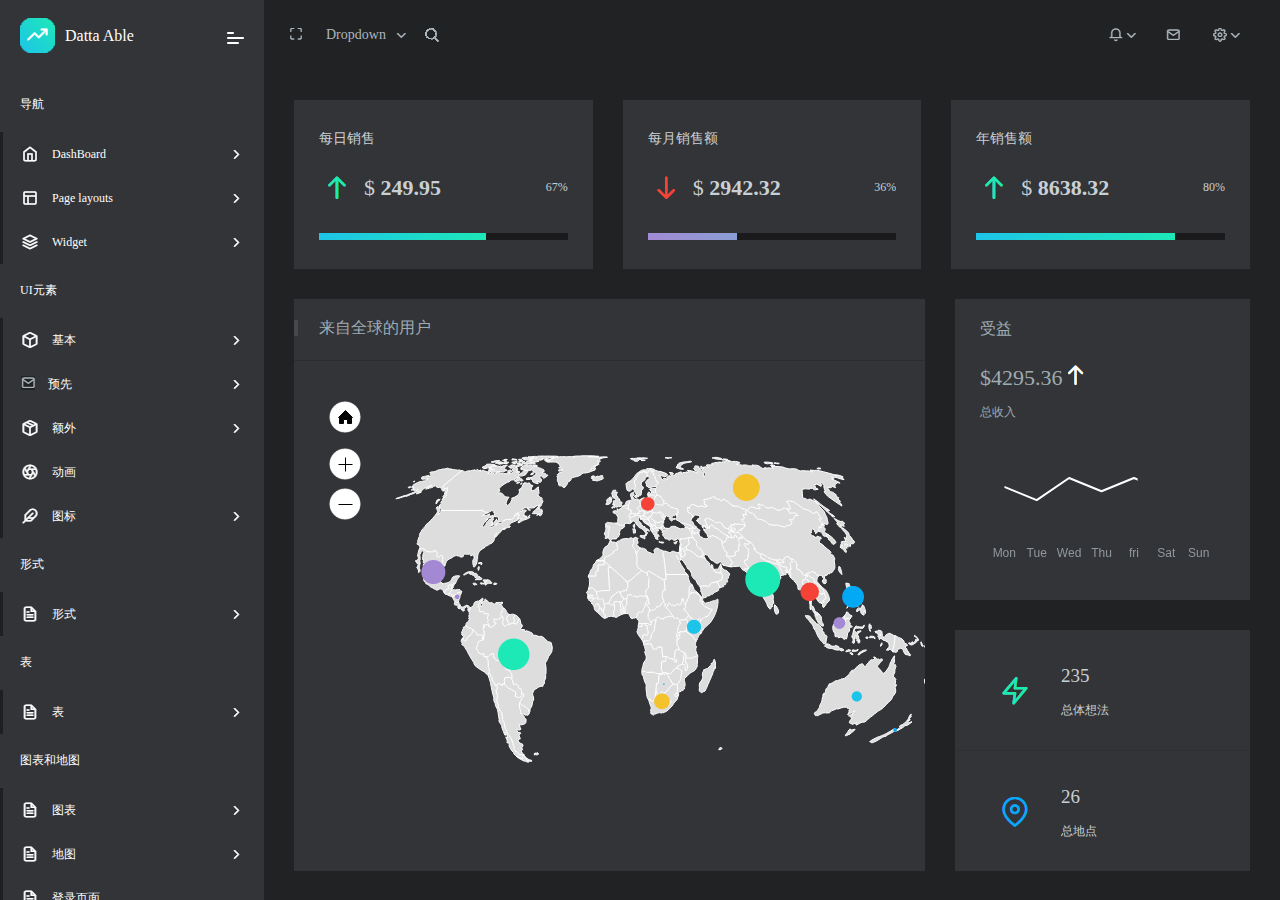
==== index.html @ 3bbef537 "Datta-Able响应式后台 v1.0.0" ====
<!DOCTYPE html>
<html lang="en">
<head>
    <meta charset="UTF-8">
    <meta name="viewport" content="width=device-width, initial-scale=1.0">
    <meta http-equiv="X-UA-Compatible" content="ie=edge">
    <title>Datta Able-index</title>
    <link rel="stylesheet" href="css/public.css" />
    <link rel="stylesheet" href="css/index.css" />
    <!-- <link rel="stylesheet" href="css/jquery-jvectormap.css"> -->
</head>
<body>
    <!-- nav -->
    <div class="mainLeft"></div>
    <div class="nav">
        <div class="logo">
            <img src="imgs/index/logo.png" alt="">
            <h2>Datta Able</h2>
            <a href="javascript:;" id="moreNav"></a>
        </div>
        <div class="navMain">
            <ul class="nav-lists">
                <h2 class="title-nav">导航</h2>
                <!-- DashBoard -->
                <li class="nav-list-li">
                    <img src="imgs/index/ybp.png" alt="">
                    <h2>DashBoard</h2>
                    <a href="javascript:;"></a>
                </li>
                <ul class="nav-list-ul">
                    <li class="default-li">Default</li>
                    <li>Ecommerce</li>
                    <li>CRM</li>
                    <li>Analytics</li>
                    <li>Crypto</li>
                    <li>Project</li>
                </ul>
                <!-- Page layouts -->
                <li class="nav-list-li">
                    <img src="imgs/index/ymbj.png" alt="">
                    <h2>Page layouts</h2>
                    <a href="javascript:;"></a>
                </li>
                <ul class="nav-list-ul">
                    <li>Vertical</li>
                    <li>Horizontal</li>
                    <li>Box layout</li>
                    <li>RTL</li>
                    <li>Light layout</li>
                    <li>Dark layout</li>
                    <li>Color icon</li>
                </ul>
                <!-- Widget -->
                <li class="nav-list-li">
                    <img src="imgs/index/xgj.png" alt="">
                    <h2>Widget</h2>
                    <a href="javascript:;"></a>
                </li>
                <ul class="nav-list-ul">
                    <li>Statistic</li>
                    <li>Data</li>
                    <li>Table</li>
                    <li>User</li>
                    <li>Chart</li>
                </ul>
            </ul>
            <ul class="nav-lists">
                <h2 class="title-nav">UI元素</h2>
                <!-- 基本 -->
                <li class="nav-list-li">
                    <img src="imgs/index/jb.png" alt="">
                    <h2>基本</h2>
                    <a href="javascript:;"></a>
                </li>
                <ul class="nav-list-ul">
                    <li>警报</li>
                    <li>按键</li>
                    <li>徽章</li>
                    <li>牌子</li>
                    <li>进展</li>
                    <li>其他</li>
                </ul>
                <!-- 预先 -->
                <li class="nav-list-li">
                    <img src="imgs/index/yx.png" alt="">
                    <h2>预先</h2>
                    <a href="javascript:;"></a>
                </li>
                <ul class="nav-list-ul">
                    <li>日期选择器</li>
                    <li>Gridstack</li>
                    <li>灯箱</li>
                    <li>语气</li>
                    <li>通知</li>
                    <li>嵌套</li>
                    <li>Pnotify</li>
                    <li>评分</li>
                    <li>Rangeslider</li>
                    <li>滑块</li>
                    <li>荧光笔</li>
                    <li>游览</li>
                    <li>树状图</li>
                    <li>工具栏</li>
                </ul>
                <!-- 额外 -->
                <li class="nav-list-li">
                    <img src="imgs/index/ew.png" alt="">
                    <h2>额外</h2>
                    <a href="javascript:;"></a>
                </li>
                <ul class="nav-list-ul">
                    <li>会话超时</li>
                    <li>会话空闲时</li>
                    <li>离线</li>
                </ul>
                <!-- 动画 -->
                <li class="nav-list-li">
                    <img src="imgs/index/dh.png" />
                    <h2>动画</h2>
                </li>
                <!-- 图标 -->
                <li class="nav-list-li">
                    <img src="imgs/index/tb.png" />
                    <h2>图标</h2>
                    <a href="javascript:;"></a>
                </li>
                <ul class="nav-list-ul">
                    <li>羽毛</li>
                    <li>字体</li>
                    <li>旗</li>
                    <li>材料</li>
                    <li>简单的线条</li>
                    <li>Themify</li>
                </ul>
            </ul>
            <ul class="nav-lists">
                <h2 class="title-nav">形式</h2>
                <!-- 形式 -->
                <li class="nav-list-li">
                    <img src="imgs/index/xs.png" />
                    <h2>形式</h2>
                    <a href="javascript:;"></a>
                </li>
                <ul class="nav-list-ul">
                    <li>表单元素</li>
                    <li>形式提前</li>
                    <li>表格验证</li>
                    <li>形式掩盖</li>
                    <li>表单向导</li>
                    <li>表格选择器</li>
                    <li>表格选择</li>
                </ul>
            </ul>
            <ul class="nav-lists">
                <h2 class="title-nav">表</h2>
                <!-- 表 -->
                <li class="nav-list-li">
                    <img src="imgs/index/xs.png" />
                    <h2>表</h2>
                    <a href="javascript:;"></a>
                </li>
                <ul class="nav-list-ul">
                    <li>引导</li>
                    <li>数据库</li>
                    <li>Foo表</li>
                </ul>
            </ul>
            <ul class="nav-lists">
                <h2 class="title-nav">图表和地图</h2>
                <!-- 图表 -->
                <li class="nav-list-li">
                    <img src="imgs/index/xs.png" />
                    <h2>图表</h2>
                    <a href="javascript:;"></a>
                </li>
                <ul class="nav-list-ul">
                    <li>amChart4</li>
                    <li>图表js</li>
                    <li>Echart</li>
                    <li>谷歌</li>
                    <li>Highchart</li>
                    <li>把手</li>
                    <li>莫里斯</li>
                    <li>Nvd3</li>
                    <li>Peity</li>
                    <li>径向</li>
                </ul>
                <!-- 地图 -->
                <li class="nav-list-li">
                    <img src="imgs/index/xs.png" />
                    <h2>地图</h2>
                    <a href="javascript:;"></a>
                </li>
                <ul class="nav-list-ul">
                    <li>谷歌</li>
                    <li>向量</li>
                    <li>Gmap搜索API</li>
                    <li>地点</li>
                </ul>
                <!-- 登录页面 -->
                <li class="nav-list-li">
                    <img src="imgs/index/xs.png" />
                    <h2>登录页面</h2>
                </li>
            </ul>
            <ul class="nav-lists">
                <h2 class="title-nav">网页</h2>
                <!-- 认证 -->
                <li class="nav-list-li">
                    <img src="imgs/index/xs.png" />
                    <h2>认证</h2>
                    <a href="javascript:;"></a>
                </li>
                <ul class="nav-list-ul">
                    <li>注册</li>
                    <li>登入</li>
                    <li>重设密码</li>
                    <li>更改密码</li>
                    <li>个人信息</li>
                    <li>档案设置</li>
                    <li>地图表格</li>
                    <li>订阅</li>
                </ul>
                <!-- 保养 -->
                <li class="nav-list-li">
                    <img src="imgs/index/xs.png" />
                    <h2>保养</h2>
                    <a href="javascript:;"></a>
                </li>
                <ul class="nav-list-ul">
                    <li>错误</li>
                    <li>很快就来了</li>
                    <li>离线UI</li>
                </ul>
            </ul>
            <ul class="nav-lists">
                <h2 class="title-nav">应用</h2>
                <!-- 信息 -->
                <li class="nav-list-li">
                    <img src="imgs/index/xs.png" />
                    <h2>信息</h2>
                </li>
                <!-- 任务 -->
                <li class="nav-list-li">
                    <img src="imgs/index/xs.png" />
                    <h2>任务</h2>
                    <a href="javascript:;"></a>
                </li>
                <ul class="nav-list-ul">
                    <li>名单</li>
                    <li>板</li>
                    <li>详情</li>
                </ul>
                <!-- 去做 -->
                <li class="nav-list-li">
                    <img src="imgs/index/xs.png" />
                    <h2>去做</h2>
                    <a href="javascript:;"></a>
                </li>
                <ul class="nav-list-ul">
                    <li>去做</li>
                    <li>笔记</li>
                </ul>
                <!-- 画廊 -->
                <li class="nav-list-li">
                    <img src="imgs/index/xs.png" />
                    <h2>画廊</h2>
                    <a href="javascript:;"></a>
                </li>
                <ul class="nav-list-ul">
                    <li>格</li>
                    <li>石工</li>
                    <li>预先</li>
                </ul>
            </ul>
            <ul class="nav-lists">
                <h2 class="title-nav">延期</h2>
                <!-- 编辑 -->
                <li class="nav-list-li">
                    <img src="imgs/index/xs.png" />
                    <h2>编辑</h2>
                    <a href="javascript:;"></a>
                </li>
                <ul class="nav-list-ul">
                    <li>CK编辑</li>
                    <li>Tinymce编辑</li>
                </ul>
                <!-- 发票 -->
                <li class="nav-list-li">
                    <img src="imgs/index/xs.png" />
                    <h2>发票</h2>
                    <a href="javascript:;"></a>
                </li>
                <ul class="nav-list-ul">
                    <li>发票</li>
                    <li>发票摘要</li>
                    <li>发票清单</li>
                </ul>
                <!-- 完整日历 -->
                <li class="nav-list-li">
                    <img src="imgs/index/xs.png" />
                    <h2>完整日历</h2>
                </li>
                <!-- 上传文件 -->
                <li class="nav-list-li">
                    <img src="imgs/index/xs.png" />
                    <h2>上传文件</h2>
                </li>
            </ul>
            <ul class="nav-lists">
                <h2 class="title-nav">其他</h2>
                <!-- 菜单级别 -->
                <li class="nav-list-li">
                    <img src="imgs/index/xs.png" />
                    <h2>菜单级别</h2>
                    <a href="javascript:;"></a>
                </li>
                <ul class="nav-list-ul">
                    <li>菜单级别2.1</li>
                    <li>菜单级别2.</li>
                </ul>
                <!-- 禁用菜单 -->
                <li class="nav-list-li">
                    <img src="imgs/index/xs.png" />
                    <h2>禁用菜单</h2>
                </li>
                <!-- 样本页面 -->
                <li class="nav-list-li">
                    <img src="imgs/index/xs.png" />
                    <h2>样本页面</h2>
                </li>
            </ul>
            <ul class="nav-lists">
                <h2 class="title-nav">支持</h2>
                <!-- 文档 -->
                <li class="nav-list-li">
                    <img src="imgs/index/xs.png" />
                    <h2>文档</h2>
                </li>
                <!-- 需要支持？ -->
                <li class="nav-list-li">
                    <img src="imgs/index/xs.png" />
                    <h2>需要支持？</h2>
                </li>
            </ul>
        </div>
    </div>
    
    <!-- content -->
    <div class="main">
        <!-- mainHeader -->
        <div class="mainHeader">
            <div class="mainHeaderLeft">
                <!-- fullScreen -->
                <a href="javascript:;" id="fullScreen"></a>
                <!-- select -->
                <div class="selectBox">
                    <b class="seTxtb">Dropdown</b>
                    <img src="imgs/index/selectBottom.png" alt="">
                    <!-- selectBoxDetail -->
                    <div class="selectBoxDetail">
                        <img src="imgs/index/informtop.png" class="selectBoxScTop" />
                        <ul>
                            <li>Action</li>
                            <li>Another action</li>
                            <li>Something else here</li>
                        </ul>
                    </div>
                </div>

                
                <!-- seek -->
                <a href="javascript:;" class="seek"></a>
                <div class="inputSeek">
                    <input type="text" placeholder="Search..."/>
                    <a href="javascript:;" class="closeSeek"></a>
                    <a href="javascript:;" class="btnSeek">
                        <img src="imgs/index/seek2.png" alt="">
                    </a>
                </div>
            </div>
            <!-- rightConfig -->
            <div class="rightConfig">
                <a href="javascript:;" class="tz">
                    <img src="imgs/index/ld.png" class="iconA" alt="">
                    <img src="imgs/index/selectBottom.png" class="btnX" alt="">
                </a>
                <!-- 新消息提示 -->
                <div class="newsInfo">
                    <img src="imgs/index/informtop.png" class="informtop" />
                    <div class="infoTit">
                        <span>通知</span>
                        <a href="javascript:;">标记为已阅读</a>
                        <a href="javascript:;">通知所有</a>
                    </div>
                    <ul>
                        <h2>新消息</h2>
                        <li>
                            <img src="imgs/index/touxiang.png" />
                            <div class="infoinform">
                                <h5>约翰·多伊</h5>
                                <h4>新票已经添加</h4>
                            </div>
                            <div class="timeInfo">
                                <img src="imgs/index/time.png" class="timeIco" />
                                <span>30分钟</span>
                            </div>
                        </li>
                        <h2>早期</h2>
                        <li>
                            <img src="imgs/index/touxiang.png" />
                            <div class="infoinform">
                                <h5>约翰·威廉</h5>
                                <h4>购买新主题并付款</h4>
                            </div>
                            <div class="timeInfo">
                                <img src="imgs/index/time.png" class="timeIco" />
                                <span>30分钟</span>
                            </div>
                        </li>
                        <li>
                            <img src="imgs/index/touxiang.png" />
                            <div class="infoinform">
                                <h5>约翰·多伊</h5>
                                <h4>目前正在登陆</h4>
                            </div>
                            <div class="timeInfo">
                                <img src="imgs/index/time.png" class="timeIco" />
                                <span>30分钟</span>
                            </div>
                        </li>
                    </ul>
                    <div class="showAll">
                        <a href="javascript:;">显示所有</a>
                    </div>
                </div>

                <a href="javascript:;" class="headMag">
                    <img src="imgs/index/yx.png" class="iconA" alt="">
                </a>

                <!-- 聊天室 -->
                <div class="chatBox">
                    <!-- 聊天关闭控件 -->
                    <a href="javascript:;" class="ChatControls"></a>
                    <!-- 搜索好友 -->
                    <div class="seekChat">
                        <input type="text" id="seekChat" placeholder="搜索好友">
                    </div>
                    <ul class="chatMain">
                        <li>
                            <img src="imgs/index/tx1.png" class="chatImg" />
                            <div class="chatLi">
                                <h2>Aris</h2>
                                <h3>正在输入...</h3>
                            </div>
                            <span>3</span>
                        </li>
                        <li>
                            <img src="imgs/index/tx2.png" class="chatImg" />
                            <div class="chatLi">
                                <h2>Fate</h2>
                                <h3>在线</h3>
                            </div>
                            <span>5</span>
                        </li>
                        <li>
                            <img src="imgs/index/tx1.png" class="chatImg" />
                            <div class="chatLi">
                                <h2>王军</h2>
                                <h3>在线</h3>
                            </div>
                            <span>4</span>
                        </li>
                        <li>
                            <img src="imgs/index/tx1.png" class="chatImg" />
                            <div class="chatLi">
                                <h2>张楚楚</h2>
                                <h3 class="off-line">离线</h3>
                            </div>
                            <span>2</span>
                        </li>
                        <li>
                            <img src="imgs/index/tx1.png" class="chatImg" />
                            <div class="chatLi">
                                <h2>马佳瑞</h2>
                                <h3 class="do-Not">请勿打扰</h3>
                            </div>
                            <span>1</span>
                        </li>
                        <li>
                            <img src="imgs/index/tx1.png" class="chatImg" />
                            <div class="chatLi">
                                <h2>冯纪恩</h2>
                                <h3>正在输入...</h3>
                            </div>
                            <span>6</span>
                        </li>
                        <li>
                            <img src="imgs/index/tx2.png" class="chatImg" />
                            <div class="chatLi">
                                <h2>董锦锦</h2>
                                <h3>在线</h3>
                            </div>
                            <span>3</span>
                        </li>
                        <li>
                            <img src="imgs/index/tx1.png" class="chatImg" />
                            <div class="chatLi">
                                <h2>小白</h2>
                                <h3>在线</h3>
                            </div>
                            <span>3</span>
                        </li>
                        <li>
                            <img src="imgs/index/tx1.png" class="chatImg" />
                            <div class="chatLi">
                                <h2>欢欢童鞋</h2>
                                <h3 class="off-line">离线</h3>
                            </div>
                            <span>3</span>
                        </li>
                        <li>
                            <img src="imgs/index/tx1.png" class="chatImg" />
                            <div class="chatLi">
                                <h2>胡凯凯</h2>
                                <h3 class="do-Not">请勿打扰</h3>
                            </div>
                            <span>3</span>
                        </li>
                        <li>
                            <img src="imgs/index/tx1.png" class="chatImg" />
                            <div class="chatLi">
                                <h2>Fate</h2>
                                <h3>正在输入...</h3>
                            </div>
                            <span>3</span>
                        </li>
                        <li>
                            <img src="imgs/index/tx2.png" class="chatImg" />
                            <div class="chatLi">
                                <h2>Aris</h2>
                                <h3>在线</h3>
                            </div>
                            <span>3</span>
                        </li>
                        <li>
                            <img src="imgs/index/tx1.png" class="chatImg" />
                            <div class="chatLi">
                                <h2>王军</h2>
                                <h3>在线</h3>
                            </div>
                            <span>3</span>
                        </li>
                        <li>
                            <img src="imgs/index/tx1.png" class="chatImg" />
                            <div class="chatLi">
                                <h2>胡凯凯</h2>
                                <h3 class="off-line">离线</h3>
                            </div>
                            <span>3</span>
                        </li>
                        <li>
                            <img src="imgs/index/tx1.png" class="chatImg" />
                            <div class="chatLi">
                                <h2>杨清奇</h2>
                                <h3 class="do-Not">请勿打扰</h3>
                            </div>
                            <span>3</span>
                        </li>
                    </ul>
                    <div class="chatFrame">
                        <div class="chatFrameTit">
                            <span>Fate</span>
                            <a href="javascript:;" class="closeChat"></a>
                        </div>
                        <ul class="chatMainCon">
                            <li class="chatLeft">
                                <img src="imgs/index/touxiang1.png" class="touxiangLeft" />
                                <div class="neirongLeft">
                                    你好<span>Aris</span>！你能告诉我一件事吗？关于你的……
                                    <img src="imgs/index/leftmsg.png" class="leftmsg" />
                                </div>
                                <span class="leftTime">8:00</span>
                            </li>
                            <!-- <li class="chatLeft">
                                <img src="imgs/index/touxiang1.png" class="touxiangLeft" />
                                <div class="neirongLeft">
                                    关于你的。
                                    <img src="imgs/index/leftmsg.png" class="leftmsg" />
                                </div>
                                <span class="leftTime">8:20</span>
                            </li> -->
                            <li class="chatRight">
                                <div class="neirongRight">
                                    就不！
                                    <img src="imgs/index/rightmsg.png" class="rightmsg" />
                                </div>
                                <span class="rightTime">8:20</span>
                            </li>
                            <!-- <li class="chatRight">
                                <div class="neirongRight">
                                    我不想告诉你！
                                    <img src="imgs/index/rightmsg.png" class="rightmsg" />
                                </div>
                                <span class="rightTime">8:20</span>
                            </li> -->
                        </ul>
                        <div class="inputCon">
                            <input type="text" class="chatContent" placeholder="在这写内容..." />
                            <input type="button" class="send" />
                            <div class="fujian">
                                <input type="file" class="fujian1" value="" />
                            </div>
                        </div>
                    </div>
                </div>
                <a href="javascript:;" class="set">
                    <img src="imgs/index/sz.png" class="iconA" alt="">
                    <img src="imgs/index/selectBottom.png" class="btnX" alt="">
                </a>
                <!-- 个人中心 -->
                <div class="setting">
                    <img src="imgs/index/messtop.png" class="messtop" alt="">
                    <div class="settingHead">
                        <img src="imgs/index/touxiang1.png" alt="">
                        <h2>Aris</h2>
                        <a href="login.html" class="loginOut"></a>
                    </div>
                    <ul>
                        <li>
                            <img src="imgs/index/s.png" />
                            <span>设置</span>
                        </li>
                        <li>
                            <img src="imgs/index/p.png" />
                            <span>个人信息</span>
                        </li>
                        <li>
                            <img src="imgs/index/m.png" />
                            <span>我的消息</span>
                        </li>
                        <li class="lock">
                            <img src="imgs/index/ss.png" />
                            <span>锁屏</span>
                        </li>
                    </ul>
                </div>
                
            </div>
        </div>

        <!-- 图表部分 -->
        <div class="mainChart">
            <!-- 图表上部分 -->
            <div class="chartTop">
                
                <div class="chartTopList">
                    <h2>每日销售</h2>
                    <p>
                        <img src="imgs/index/top1.png" />
                        <span>$ <b class="shuzhi">249.95</b></span>
                        <i class="shuzhi2">67%</i>
                    </p>
                    <div class="dataLine">
                        <div class="dataLine-data"></div>
                    </div>
                </div>
                <div class="chartTopList">
                    <h2>每月销售额</h2>
                    <p>
                        <img src="imgs/index/top2.png" />
                        <span>$ <b class="shuzhi">2942.32</b></span>
                        <i class="shuzhi2">36%</i>
                    </p>
                    <div class="dataLine">
                        <div class="dataLine-data"></div>
                    </div>
                </div>
                
                <div class="chartTopList">
                    <h2>年销售额</h2>
                    <p>
                        <img src="imgs/index/top1.png" />
                        <span>$ <b class="shuzhi">8638.32</b></span>
                        <i class="shuzhi2">80%</i>
                    </p>
                    <div class="dataLine">
                        <div class="dataLine-data"></div>
                    </div>
                </div>
            </div>
            <!-- 图表中间部分 -->
            <div class="chartMain">
                <div class="chartMap">
                    <div class="mapTit">
                        <h2>来自全球的用户</h2>
                    </div>
                    <div class="mapCont">
                        <div id="map1" style="width:100%; height:100%;"></div>
                        <div class="mapbg">
                            <img src="imgs/index/mapbg.png" alt="">
                        </div>
                        <a href="javascript:;" class="maphome"></a>
                        <a href="javascript:;" class="mapbig"></a>
                        <a href="javascript:;" class="mapsmall"></a>
                    </div>
                </div>
                <div class="mapRight">
                    <div class="mapRightTop">
                        <h2>受益</h2>
                        <h3>$4295.36 <img src="imgs/index/jiantou.png" /></h3>
                        <h4>总收入</h4>
                        <!-- echat表 -->
                        <div class="mapRightTopTable">
                            <div id="earnTable"></div>
                        </div>
                    </div>
                    <div class="mapRightBot">
                        <div class="mapRightBotList">
                            <img src="imgs/index/sd.png" />
                            <p>
                                <h2 class="num">235</h2>
                                <h3 class="dataTit">总体想法</h3>
                            </p>
                        </div>
                        <div class="mapRightBotList botListBot">
                            <img src="imgs/index/dw.png" />
                            <p>
                                <h2 class="num">26</h2>
                                <h3 class="dataTit">总地点</h3>
                            </p>
                        </div>
                    </div>
                </div>
            </div>
            <!-- 图表第三部分 -->
            <div class="chartThird">
                <div class="socialList">
                    <div class="socialListTop">
                        <img src="imgs/index/facebook.png" />
                        <div class="socialTopCont">
                            <h2 class="num3">12,281</h2>
                            <h3 class="numH3"><span>+7.2%</span>的总喜欢量</h3>
                        </div>
                    </div>
                    <div class="socialListBot">
                        <div class="socialBotCont">
                            <h2>目标：<span class="mubiaoTit">35,098</span></h2>
                            <div class="socialhpBox">
                                <div class="socialhp"></div>
                            </div>
                        </div>
                        <div class="socialBotCont">
                            <h2>持续时间：<span class="mubiaoTit">3,539</span></h2>
                            <div class="socialhpBox">
                                <div class="socialhp"></div>
                            </div>
                        </div>
                    </div>
                </div>
                <div class="socialList">
                    <div class="socialListTop">
                        <img src="imgs/index/twitter.png" />
                        <div class="socialTopCont">
                            <h2 class="num3">11,200</h2>
                            <h3 class="numH3"><span id="tit2">+6.2%</span>的总喜欢量</h3>
                        </div>
                    </div>
                    <div class="socialListBot">
                        <div class="socialBotCont">
                            <h2>目标：<span class="mubiaoTit">34,185</span></h2>
                            <div class="socialhpBox">
                                <div class="socialhp"></div>
                            </div>
                        </div>
                        <div class="socialBotCont">
                            <h2>持续时间：<span class="mubiaoTit">4,567</span></h2>
                            <div class="socialhpBox">
                                <div class="socialhp" id="midBg"></div>
                            </div>
                        </div>
                    </div>
                </div>
                <div class="socialList">
                    <div class="socialListTop">
                        <img src="imgs/index/google-plus.png" />
                        <div class="socialTopCont">
                            <h2 class="num3">12,281</h2>
                            <h3 class="numH3"><span id="tit3">+5.9%</span>的总喜欢量</h3>
                        </div>
                    </div>
                    <div class="socialListBot">
                        <div class="socialBotCont">
                            <h2>目标：<span class="mubiaoTit">25,998</span></h2>
                            <div class="socialhpBox">
                                <div class="socialhp"></div>
                            </div>
                        </div>
                        <div class="socialBotCont">
                            <h2>持续时间：<span class="mubiaoTit">7,753</span></h2>
                            <div class="socialhpBox">
                                <div class="socialhp"></div>
                            </div>
                        </div>
                    </div>
                </div>
            </div>
            <!-- 图表第四部分 -->
            <div class="chartFour">
                <div class="chartFourL">
                    <div class="titCon">
                        <h2>评分</h2>
                    </div>
                    <div class="ulTit">
                        <h1>4.7
                            <img src="imgs/index/wjx.png" />
                            <span>0.4　<img src="imgs/index/shangshen.png" /></span>
                        </h1>
                    </div>
                    <ul class="chartFourCont">
                        <li>
                            <h3><img src="imgs/index/wjx.png" /> 5 <span>331</span></h3>
                            <div class="charfourhpBox">
                                <div class="charfourhp"></div>
                            </div>
                        </li>
                        <li>
                            <h3><img src="imgs/index/wjx.png" /> 4 <span>135</span></h3>
                            <div class="charfourhpBox">
                                <div class="charfourhp"></div>
                            </div>
                        </li>
                        <li>
                            <h3><img src="imgs/index/wjx.png" /> 3 <span>24</span></h3>
                            <div class="charfourhpBox">
                                <div class="charfourhp"></div>
                            </div>
                        </li>
                        <li>
                            <h3><img src="imgs/index/wjx.png" /> 2 <span>1</span></h3>
                            <div class="charfourhpBox">
                                <div class="charfourhp"></div>
                            </div>
                        </li>
                        <li>
                            <h3><img src="imgs/index/wjx.png" /> 1 <span>0</span></h3>
                            <div class="charfourhpBox">
                                <div class="charfourhp"></div>
                            </div>
                        </li>
                    </ul>
                </div>
                <div class="chartFourR">
                    <div class="titCon">
                        <h2>最近的用户</h2>
                    </div>
                    <ul class="chartfourContR">
                        <li>
                            <img src="imgs/index/touxiang.png" class="touxiang" />
                            <p>
                                <b>伊莎贝拉克里斯滕森</b>
                                <b>Lorem Ibsum简直就是假的</b>
                            </p>
                            <div class="dateInfo">
                                <img src="imgs/index/online.png" />
                                <span>5月11日12:56</span>
                            </div>
                            <div class="btns">
                                <button>拒绝</button>
                                <button>接受</button>
                            </div>
                        </li>
                        <li>
                            <img src="imgs/index/touxiang.png" class="touxiang" />
                            <p>
                                <b>伊莎贝拉克里斯滕森</b>
                                <b>Lorem Ibsum简直就是假的</b>
                            </p>
                            <div class="dateInfo">
                                <img src="imgs/index/online.png" />
                                <span>5月11日12:56</span>
                            </div>
                            <div class="btns">
                                <button>拒绝</button>
                                <button>接受</button>
                            </div>
                        </li>
                        <li>
                            <img src="imgs/index/touxiang.png" class="touxiang" />
                            <p>
                                <b>伊莎贝拉克里斯滕森</b>
                                <b>Lorem Ibsum简直就是假的</b>
                            </p>
                            <div class="dateInfo">
                                <img src="imgs/index/online.png" />
                                <span>5月11日12:56</span>
                            </div>
                            <div class="btns">
                                <button>拒绝</button>
                                <button>接受</button>
                            </div>
                        </li>
                        <li>
                            <img src="imgs/index/touxiang.png" class="touxiang" />
                            <p>
                                <b>伊莎贝拉克里斯滕森</b>
                                <b>Lorem Ibsum简直就是假的</b>
                            </p>
                            <div class="dateInfo">
                                <img src="imgs/index/online.png" />
                                <span>5月11日12:56</span>
                            </div>
                            <div class="btns">
                                <button>拒绝</button>
                                <button>接受</button>
                            </div>
                        </li>
                        <li>
                            <img src="imgs/index/touxiang.png" class="touxiang" />
                            <p>
                                <b>伊莎贝拉克里斯滕森</b>
                                <b>Lorem Ibsum简直就是假的</b>
                            </p>
                            <div class="dateInfo">
                                <img src="imgs/index/online.png" />
                                <span>5月11日12:56</span>
                            </div>
                            <div class="btns">
                                <button>拒绝</button>
                                <button>接受</button>
                            </div>
                        </li>
                    </ul>
                </div>
            </div>
        </div>
        
    </div>
</body>
</html>
<script type="text/javascript" src="js/jquery-1.8.3.min.js"></script>
<script type="text/javascript" src="js/index.js"></script>
<script type="text/javascript" src="js/echarts.js"></script>

<script type="text/javascript">
    // 基于准备好的dom，初始化echarts实例
    // var myChart = echarts.init(document.getElementById('map1'));

    option = {
        title: {
            text: 'World Population (2010)',
            subtext: 'from United Nations, Total population, both sexes combined, as of 1 July (thousands)',
            sublink: 'http://esa.un.org/wpp/Excel-Data/population.htm',
            x: 'center',
            y: 'top'
        },
        tooltip: {
            trigger: 'item',
            formatter: function (params) {
                var value = (params.value + '').split('.');
                value = value[0].replace(/(\d{1,3})(?=(?:\d{3})+(?!\d))/g, '$1,')
                    + '.' + value[1];
                return params.seriesName + '<br/>' + params.name + ' : ' + value;
            }
        },
        toolbox: {
            show: true,
            orient: 'vertical',
            x: 'right',
            y: 'center',
            feature: {
                mark: { show: true },
                dataView: { show: true, readOnly: false },
                restore: { show: true },
                saveAsImage: { show: true }
            }
        },
        dataRange: {
            min: 0,
            max: 1000000,
            text: ['High', 'Low'],
            realtime: false,
            calculable: true,
            color: ['orangered', 'yellow', 'lightskyblue']
        },
        series: [
            {
                name: 'World Population (2010)',
                type: 'map',
                mapType: 'world',
                roam: true,
                mapLocation: {
                    y: 60
                },
                itemStyle: {
                    emphasis: { label: { show: true } }
                },
                data: [
                    { name: 'Afghanistan', value: 28397.812 },
                    { name: 'Angola', value: 19549.124 },
                    { name: 'Albania', value: 3150.143 },
                    { name: 'United Arab Emirates', value: 8441.537 },
                    { name: 'Argentina', value: 40374.224 },
                    { name: 'Armenia', value: 2963.496 },
                    { name: 'French Southern and Antarctic Lands', value: 268.065 },
                    { name: 'Australia', value: 22404.488 },
                    { name: 'Austria', value: 8401.924 },
                    { name: 'Azerbaijan', value: 9094.718 },
                    { name: 'Burundi', value: 9232.753 },
                    { name: 'Belgium', value: 10941.288 },
                    { name: 'Benin', value: 9509.798 },
                    { name: 'Burkina Faso', value: 15540.284 },
                    { name: 'Bangladesh', value: 151125.475 },
                    { name: 'Bulgaria', value: 7389.175 },
                    { name: 'The Bahamas', value: 66402.316 },
                    { name: 'Bosnia and Herzegovina', value: 3845.929 },
                    { name: 'Belarus', value: 9491.07 },
                    { name: 'Belize', value: 308.595 },
                    { name: 'Bermuda', value: 64.951 },
                    { name: 'Bolivia', value: 716.939 },
                    { name: 'Brazil', value: 195210.154 },
                    { name: 'Brunei', value: 27.223 },
                    { name: 'Bhutan', value: 716.939 },
                    { name: 'Botswana', value: 1969.341 },
                    { name: 'Central African Republic', value: 4349.921 },
                    { name: 'Canada', value: 34126.24 },
                    { name: 'Switzerland', value: 7830.534 },
                    { name: 'Chile', value: 17150.76 },
                    { name: 'China', value: 1359821.465 },
                    { name: 'Ivory Coast', value: 60508.978 },
                    { name: 'Cameroon', value: 20624.343 },
                    { name: 'Democratic Republic of the Congo', value: 62191.161 },
                    { name: 'Republic of the Congo', value: 3573.024 },
                    { name: 'Colombia', value: 46444.798 },
                    { name: 'Costa Rica', value: 4669.685 },
                    { name: 'Cuba', value: 11281.768 },
                    { name: 'Northern Cyprus', value: 1.468 },
                    { name: 'Cyprus', value: 1103.685 },
                    { name: 'Czech Republic', value: 10553.701 },
                    { name: 'Germany', value: 83017.404 },
                    { name: 'Djibouti', value: 834.036 },
                    { name: 'Denmark', value: 5550.959 },
                    { name: 'Dominican Republic', value: 10016.797 },
                    { name: 'Algeria', value: 37062.82 },
                    { name: 'Ecuador', value: 15001.072 },
                    { name: 'Egypt', value: 78075.705 },
                    { name: 'Eritrea', value: 5741.159 },
                    { name: 'Spain', value: 46182.038 },
                    { name: 'Estonia', value: 1298.533 },
                    { name: 'Ethiopia', value: 87095.281 },
                    { name: 'Finland', value: 5367.693 },
                    { name: 'Fiji', value: 860.559 },
                    { name: 'Falkland Islands', value: 49.581 },
                    { name: 'France', value: 63230.866 },
                    { name: 'Gabon', value: 1556.222 },
                    { name: 'United Kingdom', value: 62066.35 },
                    { name: 'Georgia', value: 4388.674 },
                    { name: 'Ghana', value: 24262.901 },
                    { name: 'Guinea', value: 10876.033 },
                    { name: 'Gambia', value: 1680.64 },
                    { name: 'Guinea Bissau', value: 10876.033 },
                    { name: 'Equatorial Guinea', value: 696.167 },
                    { name: 'Greece', value: 11109.999 },
                    { name: 'Greenland', value: 56.546 },
                    { name: 'Guatemala', value: 14341.576 },
                    { name: 'French Guiana', value: 231.169 },
                    { name: 'Guyana', value: 786.126 },
                    { name: 'Honduras', value: 7621.204 },
                    { name: 'Croatia', value: 4338.027 },
                    { name: 'Haiti', value: 9896.4 },
                    { name: 'Hungary', value: 10014.633 },
                    { name: 'Indonesia', value: 240676.485 },
                    { name: 'India', value: 1205624.648 },
                    { name: 'Ireland', value: 4467.561 },
                    { name: 'Iran', value: 240676.485 },
                    { name: 'Iraq', value: 30962.38 },
                    { name: 'Iceland', value: 318.042 },
                    { name: 'Israel', value: 7420.368 },
                    { name: 'Italy', value: 60508.978 },
                    { name: 'Jamaica', value: 2741.485 },
                    { name: 'Jordan', value: 6454.554 },
                    { name: 'Japan', value: 127352.833 },
                    { name: 'Kazakhstan', value: 15921.127 },
                    { name: 'Kenya', value: 40909.194 },
                    { name: 'Kyrgyzstan', value: 5334.223 },
                    { name: 'Cambodia', value: 14364.931 },
                    { name: 'South Korea', value: 51452.352 },
                    { name: 'Kosovo', value: 97.743 },
                    { name: 'Kuwait', value: 2991.58 },
                    { name: 'Laos', value: 6395.713 },
                    { name: 'Lebanon', value: 4341.092 },
                    { name: 'Liberia', value: 3957.99 },
                    { name: 'Libya', value: 6040.612 },
                    { name: 'Sri Lanka', value: 20758.779 },
                    { name: 'Lesotho', value: 2008.921 },
                    { name: 'Lithuania', value: 3068.457 },
                    { name: 'Luxembourg', value: 507.885 },
                    { name: 'Latvia', value: 2090.519 },
                    { name: 'Morocco', value: 31642.36 },
                    { name: 'Moldova', value: 103.619 },
                    { name: 'Madagascar', value: 21079.532 },
                    { name: 'Mexico', value: 117886.404 },
                    { name: 'Macedonia', value: 507.885 },
                    { name: 'Mali', value: 13985.961 },
                    { name: 'Myanmar', value: 51931.231 },
                    { name: 'Montenegro', value: 620.078 },
                    { name: 'Mongolia', value: 2712.738 },
                    { name: 'Mozambique', value: 23967.265 },
                    { name: 'Mauritania', value: 3609.42 },
                    { name: 'Malawi', value: 15013.694 },
                    { name: 'Malaysia', value: 28275.835 },
                    { name: 'Namibia', value: 2178.967 },
                    { name: 'New Caledonia', value: 246.379 },
                    { name: 'Niger', value: 15893.746 },
                    { name: 'Nigeria', value: 159707.78 },
                    { name: 'Nicaragua', value: 5822.209 },
                    { name: 'Netherlands', value: 16615.243 },
                    { name: 'Norway', value: 4891.251 },
                    { name: 'Nepal', value: 26846.016 },
                    { name: 'New Zealand', value: 4368.136 },
                    { name: 'Oman', value: 2802.768 },
                    { name: 'Pakistan', value: 173149.306 },
                    { name: 'Panama', value: 3678.128 },
                    { name: 'Peru', value: 29262.83 },
                    { name: 'Philippines', value: 93444.322 },
                    { name: 'Papua New Guinea', value: 6858.945 },
                    { name: 'Poland', value: 38198.754 },
                    { name: 'Puerto Rico', value: 3709.671 },
                    { name: 'North Korea', value: 1.468 },
                    { name: 'Portugal', value: 10589.792 },
                    { name: 'Paraguay', value: 6459.721 },
                    { name: 'Qatar', value: 1749.713 },
                    { name: 'Romania', value: 21861.476 },
                    { name: 'Russia', value: 21861.476 },
                    { name: 'Rwanda', value: 10836.732 },
                    { name: 'Western Sahara', value: 514.648 },
                    { name: 'Saudi Arabia', value: 27258.387 },
                    { name: 'Sudan', value: 35652.002 },
                    { name: 'South Sudan', value: 9940.929 },
                    { name: 'Senegal', value: 12950.564 },
                    { name: 'Solomon Islands', value: 526.447 },
                    { name: 'Sierra Leone', value: 5751.976 },
                    { name: 'El Salvador', value: 6218.195 },
                    { name: 'Somaliland', value: 9636.173 },
                    { name: 'Somalia', value: 9636.173 },
                    { name: 'Republic of Serbia', value: 3573.024 },
                    { name: 'Suriname', value: 524.96 },
                    { name: 'Slovakia', value: 5433.437 },
                    { name: 'Slovenia', value: 2054.232 },
                    { name: 'Sweden', value: 9382.297 },
                    { name: 'Swaziland', value: 1193.148 },
                    { name: 'Syria', value: 7830.534 },
                    { name: 'Chad', value: 11720.781 },
                    { name: 'Togo', value: 6306.014 },
                    { name: 'Thailand', value: 66402.316 },
                    { name: 'Tajikistan', value: 7627.326 },
                    { name: 'Turkmenistan', value: 5041.995 },
                    { name: 'East Timor', value: 10016.797 },
                    { name: 'Trinidad and Tobago', value: 1328.095 },
                    { name: 'Tunisia', value: 10631.83 },
                    { name: 'Turkey', value: 72137.546 },
                    { name: 'United Republic of Tanzania', value: 44973.33 },
                    { name: 'Uganda', value: 33987.213 },
                    { name: 'Ukraine', value: 46050.22 },
                    { name: 'Uruguay', value: 3371.982 },
                    { name: 'United States of America', value: 312247.116 },
                    { name: 'Uzbekistan', value: 27769.27 },
                    { name: 'Venezuela', value: 236.299 },
                    { name: 'Vietnam', value: 89047.397 },
                    { name: 'Vanuatu', value: 236.299 },
                    { name: 'West Bank', value: 13.565 },
                    { name: 'Yemen', value: 22763.008 },
                    { name: 'South Africa', value: 51452.352 },
                    { name: 'Zambia', value: 13216.985 },
                    { name: 'Zimbabwe', value: 13076.978 }
                ]
            }
        ]
    };
    // 使用刚指定的配置项和数据显示图表
    // myChart.setOption(option);


    var dom = document.getElementById("earnTable");
        var myChart1 = echarts.init(dom);
        var app = {};
        option = null;


        var dates = ['Mon', 'Tue', 'Wed', 'Thu', 'fri', 'Sat', 'Sun'],
            values = [60, 45, 70, 55, 70, 55, 70];
        option = {
            title: {
                text: ''
            },
            tooltip: {
                triggerOn: 'onmousemove',
                formatter: function (params) {
                    return params.value;
                }
            },
            xAxis: {
                boundaryGap: false,
                data: dates,
                axisLabel: {
                    color: '#fff',
                    weight:'10px',
                    textStyle: {
                        color: '#90989e',
                        fontSize: '12'
                    }
                },
                axisLine: {
                    show: false
                },
                axisTick: {
                    show: false
                }
            },
            yAxis: {
                axisLabel: {
                    show: false
                },
                axisLine: {
                    show: false
                },
                axisTick: {
                    show: false
                },
                splitLine: {
                    show: false
                }
            },
            series: [{
                type: 'line',
                data: values,
                color: ['#fff'],
                symbolSize: 0
            }]
        };
        myChart1.setOption(option);
        window.addEventListener("resize", function () {
            myChart1.resize();
        })

 

</script>
---- css/public.css ----
@charset "UTF-8";

/* CSS Document */
/*初始化*/
body,
div,
dl,
dt,
dd,
ul,
ol,
li,
h1,
h2,
h3,
h4,
h5,
h6,
pre,
form,
fieldset,
input,
textarea,
p,
blockquote,
th,
td,
video,
hr {
    margin: 0;
    padding: 0;
    font: "微软雅黑";
}

h1,
h2,
h3,
h4,
h5,
h6 {
    font-weight: normal;
}

ul {
    list-style: none;
}

a,
u {
    text-decoration: none;
}

input {
    outline: none;
}

i {
    font-style: normal;
}
img{
    display: block;
}
---- css/index.css ----
html,body{
    height: 100%;
    min-width: 463px;
}
body{
    background: #212224;
    display: -webkit-box;
    display: -ms-flexbx;
    display:-moz-box;
    display: flex;
}


/* nav -----------------------------*/
.nav{
    width: 264px;
    background: #323437;
    -webkit-box-sizing: border-box;
    -moz-box-sizing: border-box;
    box-sizing: border-box;
    display: -webkit-box;
    display: -ms-flexbx;
    display:-moz-box;
    display: flex;
    -webkit-box-orient:vertical;
    -webkit-box-direction: normal;
    -moz-box-orient:vertical;
    -moz-box-direction: normal;
    -ms-flex-direction: column;
    flex-direction: column;
    height: 100%;
    /* -webkit-transition: all .1s; */
    /* -moz-transition: all .1s; */
    /* transition: all .1s; */
    position: absolute;
    z-index: 1000;
}
.isClick{
    width: 100px;
}
.logo{
    height: 35px;
    padding-top: 18px;
    padding-left: 20px;
    margin-bottom: 25px;
    position: relative;
}
.logo img{
    width: 35px;
    float: left;
    cursor: pointer;
}
.logo h2{
    float: left;
    color: white;
    font-size: 16px;
    height: 35px;
    line-height: 35px;
    margin-left: 10px;
}
.isClick .logo h2{
    display: none;
}
.logo a{
    display: block;
    width: 17px;
    height: 17px;
    background: url(../imgs/index/nav-more.png) no-repeat center;
    position: absolute;
    top:29px;
    right: 20px;
}
.isClick .logo a{
    background: url(../imgs/index/navCuo.png) no-repeat center;
}
.navMain{
    -webkit-box-flex: 1;
    -moz-box-flex:1;
    -ms-flex: 1;
    flex:1;
    overflow-x:hidden;
    overflow-y: scroll;
}
/* 设置滚动条的样式 */
.navMain::-webkit-scrollbar{
     width:5px;
} 
/* 滚动槽 */
.navMain::-webkit-scrollbar-track {
    /* -webkit-box-shadow: inset 0 0 6px  rgba(40, 42, 44, 1);
    border-radius: 10px; */
}
/* 滚动条滑块 */
.navMain::-webkit-scrollbar-thumb{
    border-radius: 2.5px;
    background: rgba(40,42,44,1);
}
.navMain::-webkit-scrollbar-thumb:window-inactive{
    background: rgba(40,42,44,1);
}
.nav-lists{
    padding-top:20px;
}
.title-nav{
    font-size: 12px;
    color: white;
    line-height: 12px;
    text-indent: 20px;
    margin-bottom: 22px;
}
.nav-lists .nav-list-li{
    width: 100%;
    height: 44px;
    border-left: 3px solid #1e1f21;
    -webkit-box-sizing: border-box;
    -moz-box-sizing: border-box;
    box-sizing: border-box;
    padding-left: 18px;
    position: relative;
    cursor: pointer;
}
.nav-list-li img{
    margin-top: 14px;
    margin-right: 13px;
    float: left;
}
.nav-list-li h2{
    font-size: 12px;
    color:white;
    line-height: 44px;
    float: left;
    /* transition: all 500ms; */
}
.isClick .nav-list-li h2{
    text-indent: -200px;
}
.nav-list-li a{
    display: block;
    width: 7px;
    height: 9px;
    background: url(../imgs/index/list-jiantou.png) no-repeat center;
    position: absolute;
    top: 0;
    bottom: 0;
    right: 24px;
    margin:auto 0;
    -webkit-transition: all .5s;
    -moz-transition: all .5s;
    transition: all .5s;
}
.nav-list-ul{
    -webkit-box-sizing: border-box;
    -moz-box-sizing: border-box;
    box-sizing: border-box;
    padding-left: 32px;
    cursor: pointer;
    border-left: 3px solid #1dc4e9;
    display: none;
}
.nav-list-ul li{
    font-size: 12px;
    color: white;
    line-height: 35px;
    text-indent: 25px;
}
.isClick .nav-list-ul li{
    text-indent: -200px;
}
.nav-list-ul .default-li{
    background: url(../imgs/index/list-dian.png) no-repeat left center;
}
.nav-list-ul li:hover{
    background: url(../imgs/index/list-dian.png) no-repeat left center;
}
.mainLeft{
    width: 264px;
    height: 100%;
    position: relative;
    /* background: red; */
    transition: all 500ms;
}
.isClick .mainLeft{
    width: 100px;
}

/* content--------------------------------------------- -------------*/
.main{
    -webkit-box-flex:1;
    -ms-flex: 1;
    -moz-box-flex: 1;
    flex:1;
    height: 100%;
    overflow-x:hidden;
    overflow-y: scroll;
}
/* 设置滚动条的样式 */
.main::-webkit-scrollbar{
    width: 12px;
}
/* 滚动槽 */
.main::-webkit-scrollbar-track{
    -webkit-box-shadow: inset 0 0 6px rgba(40,42,44,1);
    border-radius: 6px;
}
/* 滚动条滑块 */
.main::-webkit-scrollbar-thumb{
    border-radius: 6px;
    background: rgba(40, 42, 44, 1);
}
/* header---------------- ----------------------------------------*/
.mainHeader{
    width: 100%;
    height: 70px;
    -webkit-box-sizing: border-box;
    -moz-box-sizing: border-box;
    box-sizing: border-box;
    padding: 28px 0 28px 26px;
    position: relative;
}
/* fullScreen */
#fullScreen{
    display: block;
    width: 12px;
    height: 12px;
    background: url(../imgs/index/quanping.png);
    float: left;
    margin-right: 14px;
}
.selectBox{
    display: table;
    float: left;
    /* overflow: hidden; */
    cursor: pointer;
    position: relative;
}
.selectBox b{
    font-weight: normal;
    color: #adb7be;
    font-size: 14px;
    line-height: 14px;
    float: left;
    padding:0 10px;
}
.selectBox img{
    float: left;
    margin-top:5px;
    margin-right: 19px; 
}
.selectBox:hover .seTxtb{
    color: white;
}

.selectBoxDetail{
    width: 290px;
    background: #323437;
    -moz-border-radius: 5px;
    border-radius: 5px;
    position: absolute;
    top:42px;
    left: -17px;
    box-sizing: border-box;
    padding:20px 0;
    z-index: 1;
    display: none;
}
.selectBoxDetail ul{
    width: 100%;
    cursor: pointer;
    color: #a9b3ba;
}
.selectBoxDetail ul li{
    height: 36px;
    line-height: 36px;
    box-sizing: border-box;
    padding:0 25px;
}
.selectBoxDetail ul li:hover{
    background: #3f4244;
}
.selectBoxScTop{
    position: absolute;
    top:-14px;
    left: 21px;
}



/* seek */
.seek{
    float: left;
    width: 14px;
    height: 14px;
    background: url(../imgs/index/seek.png) no-repeat center;
}
.inputSeek{
    float: left;
    /* width: 165px; */
    width: 0;
    height: 40px;
    border-radius: 40px;
    /* border:none; */
    border:1px solid #465159;
    background: #2d2f31;
    margin-top: -14px;
    overflow: hidden;
    box-sizing: border-box;
    opacity: 0;
    /* display: none; */
}
.inputSeek input{
    float: left;
    border:none;
    width: 112px;
    height: 40px;
    line-height: 40px;
    font-size: 16px;
    text-indent: 22px;
    background: #2d2f31;
}
.closeSeek{
    width: 10px;
    height: 40px;
    float: left;
    background: url(../imgs/index/inputguan.png) no-repeat center;
}
.btnSeek{
    width: 28px;
    height: 28px;
    border-radius: 50%;
    background: #04a9f5;
    float: left;
    margin-top: 6px;
    margin-left: 8px;
    position: relative;
}
.btnSeek img{
    width: 14px;
    height: 14px;
    position: absolute;
    top: 0;
    bottom: 0;
    left: 0;
    right: 0;
    margin:auto;
}

/* rightConfig---------------------- */
.rightConfig{
    float: right;
    margin-right: 10px;
    position: relative;
}
.rightConfig a{
    display: block;
    overflow: hidden;
    margin-right: 30px;
    float: left;
}
.iconA {
    width: 14px;
    height: 14px;
    float: left;
    margin-right: 3px;
}
.btnX {
    margin-top: 5px;
}

/* setting ----------------------*/
.setting{
    width: 290px;
    height: 254px;
    background: #323437;
    -moz-border-radius: 5px;
    border-radius: 5px;
    position: absolute;
    top: 36px;
    right: 10px;
    display: none;
}
.messtop{
    position: absolute;
    top:-9px;
    right: 21px;
}
.settingHead{
    background: #46484c;
    width: 100%;
    height: 70px;
    border-radius: 5px 5px 0 0;
    -moz-border-radius:5px 5px 0 0;
    -webkit-box-sizing: border-box;
    -moz-box-sizing: border-box;
    box-sizing: border-box;
    padding:15px 0 0 15px;
    margin-bottom: 20px;
}
.settingHead>img{
    width: 40px;
    height: 40px;
    border-radius: 50%;
    float: left;
}
.settingHead>h2{
    font-size: 14px;
    color: #a9b3ba;
    float: left;
    padding-left: 14px;
    height: 40px;
    line-height: 40px;
}
.settingHead>a{
    display: block;
    width: 14px;
    height: 16px;
    float: right;
    margin-right: 13px;
    margin-top: 14.5px;
    background: url(../imgs/index/loginOut.png) no-repeat center;
}
.setting>ul{
    width: 100%;
}
.setting>ul li{
    width: 100%;
    height: 36px;
    -webkit-box-sizing: border-box;
    -moz-box-sizing: border-box;
    box-sizing: border-box;
    padding:11px 0 0 20px;
}
.setting>ul li:hover{
    background: #2d404a;
}
.setting>ul li>img{
    width: 14px;
    height: 14px;
    margin-right: 14px;
    float: left;
}
.setting>ul li>span{
    font-size: 14px;
    line-height: 14px;
    color: #a9b2b9;
    float: left;
}

/* newsInfo----------- */
.newsInfo{
    width: 350px;
    height: 384px;
    background: #323437;
    -moz-border-radius: 5px;
    border-radius: 5px;
    position: absolute;
    top: 36px;
    right: 118px;
    display: none;
    z-index: 1;
}
.informtop{
    position: absolute;
    top:-9px;
    right: 21px;
}
.infoTit{
    width: 100%;
    height: 53px;
    -webkit-box-sizing: border-box;
    -moz-box-sizing: border-box;
    box-sizing: border-box;
    border-bottom: 1px solid #2d2f31;
    padding-left: 20px;
    padding-right: 5px;
    font-size: 12px;
}
.infoTit span{
    float: left;
    height: 53px;
    line-height: 53px;
    margin-right: 150px;
    color: #adb7be; 
}
.infoTit a{
    float: left;
    height: 53px;
    line-height: 53px;
    margin-right: 15px;
    color: #adb7be;
    text-decoration: underline;
}
.newsInfo ul{
    width: 100%;
    padding-top:17px;
    box-sizing: border-box;
    position: relative; 
}
.newsInfo ul h2{
    font-size: 12px;
    color: #adb7be;
    line-height: 20px;
    padding-left: 20px;
    padding-bottom: 7px;
}
.newsInfo ul li{
    width: 100%;
    height: 70px;
    -webkit-box-sizing: border-box;
    -moz-box-sizing: border-box;
    box-sizing: border-box;
    padding-top: 10px;
    padding-left: 20px;
}
.newsInfo ul li>img{
    float: left;
}
.infoinform {
    float: left;
    padding-left: 20px;
    width: 190px;
}
.infoinform h5 {
    font-size: 12px;
    color: #c9d0d5;
    height: 16px;
    margin-bottom: 7px;
}
.infoinform h4 {
    font-size: 12px;
    color: #c9d0d5;
    font-weight: normal;
}
.timeInfo {
    display: inline-block;
    position: absolute;
}
.timeIco {
    width: 12px;
    height: 12px;
    margin-right: 10px;
    float: left;
    padding-top: 2px;
}
.timeInfo {
    font-size: 12px;
    color: #c9d0d5;
    float: left;
}
.showAll{
    width: 100%;
    height: 50px;
    border-top: 1px solid #2d2f31;
    text-align: center;
}
.showAll a{
    color: #a9b2b9;
    line-height: 50px;
    width: 100%;
    font-size: 12px;
    text-decoration: underline;
}

/* 聊天室-------------------- */
.chatBox{
    width: 350px;
    height: 100%;
    position: fixed;
    top: 0;
    right: -386px;
    /* right: 0px; */
    background: #282a2c;
    border-left: 1px solid #444647;
    -webkit-box-sizing: border-box;
    -moz-box-sizing: border-box;
    box-sizing: border-box;
    display: -webkit-box;
    display: -moz-box;
    display: -ms-flexbox;
    display: flex;
    -webkit-box-orient:vertical;
    -webkit-box-direction:normal;
    -moz-box-orient: vertical;
    -moz-box-direction: normal;
    -ms-flex-direction: column;
    flex-direction: column;
    z-index: 1;
}
.ChatControls{
    position: absolute;
    top: 150px;
    left: -36px;
    display: block;
    width: 36px;
    height: 131px;
    background: url(../imgs/index/ChatControls.png) no-repeat top left;
}
/* seekChat------------ */
.seekChat{
    width: 100%;
    height: 75px;
    border-bottom: 1px solid #1a1a1c;
    -webkit-box-sizing: border-box;
    -moz-box-sizing: border-box;
    box-sizing: border-box;
    padding-top: 16px;
}
#seekChat{
    width: 320px;
    height: 43px;
    border: 1px solid #1a1a1c;
    background: #323437;
    -moz-border-radius: 5px;
    border-radius: 5px;
    margin: 0 auto 15px;
    display: block;
    -webkit-box-sizing: border-box;
    -moz-box-sizing: border-box;
    box-sizing: border-box;
    text-indent: 20px;
}
.chatMain{
    width: 100%;
    overflow: auto;
    -webkit-box-sizing: border-box;
    -moz-box-sizing: border-box;
    box-sizing: border-box;
    padding: 20px;
}
.chatMain::-webkit-scrollbar{
    display: none;
}
.chatMain li{
    height: 80px;
    -webkit-box-sizing: border-box;
    -moz-box-sizing: border-box;
    box-sizing: border-box;
    border-bottom: 1px solid #1a1a1c;
    position: relative;
    cursor: pointer;
}
.chatMain li img{
    padding-top: 15px;
    float: left;
}
.chatLi{
    float: left;
    padding-left: 10px;
    padding-top: 20px;
    font-size: 12px;
}
.chatLi h2 {
    color: #b6bcc0;
    line-height: 12px;
    margin-bottom: 15px;
}
.chatLi h3 {
    color: #1dc4e9;
    line-height: 12px;
}
.chatMain li span {
    position: absolute;
    right: 0;
    top: 0;
    bottom: 0;
    margin: auto 0;
    width: 25px;
    height: 25px;
    text-align: center;
    line-height: 25px;
    -moz-border-radius: 50%;
    border-radius: 50%;
    font-size: 12px;
    background: url(../imgs/index/onlineChat.png) center;
}
.off-line {
    color: #88949c !important;
}
.do-Not {
    color: #d23150 !important;
}
/* 聊天框---------- */
.chatFrame {
    width: 100%;
    height: 100%;
    background: #212224;
    position: absolute;
    right: -100%;
    /* right: 0; */
    display: -webkit-box;
    display: -moz-box;
    display: -ms-flexbox;
    display: flex;
    -webkit-box-orient: vertical;
    -webkit-box-direction: normal;
    -moz-box-orient: vertical;
    -moz-box-direction: normal;
    -ms-flex-direction: column;
    flex-direction: column;
}
.chatMainCon {
    -webkit-box-sizing: border-box;
    -moz-box-sizing: border-box;
    box-sizing: border-box;
    padding-bottom: 80px;
    overflow-x: hidden;
    overflow-y: auto;
    -webkit-box-flex: 1;
    -moz-box-flex: 1;
    -ms-flex: 1;
    flex: 1;
}
.chatMainCon::-webkit-scrollbar {
    display: none;
}
.chatFrameTit {
    width: 100%;
    height: 57px;
    border-bottom: 1px solid #1a1a1c;
    background: #282a2c;
    color: #b6bcc0;
    line-height: 57px;
    text-align: center;
    position: relative;
}
.closeChat {
    width: 9px;
    height: 13px;
    background: url(../imgs/index/fanhui.png);
    position: absolute;
    left: 16px;
    top: 0;
    bottom: 0;
    margin: auto 0;
}
.inputCon {
    width: 100%;
    height: 60px;
    background: #212224;
    position: absolute;
    bottom: 0;
    -webkit-box-sizing: border-box;
    -moz-box-sizing: border-box;
    box-sizing: border-box;
    padding-left: 15px;
}
.chatContent {
    width: 292px;
    height: 40px;
    border: none;
    outline: none;
    background: url(../imgs/index/input.png);
    color: #a6aaaf;
    font-size: 12px;
    text-indent: 38px;
}
.send {
    width: 36px;
    height: 36px;
    border: none;
    outline: none;
    background: url(../imgs/index/xiaoxi.png);
    position: absolute;
    right: 10px;
    top: 2px;
    -moz-border-radius: 50%;
    border-radius: 50%;
    cursor: pointer;
}
.fujian {
    width: 26px;
    height: 26px;
    -moz-border-radius: 50%;
    border-radius: 50%;
    border: none;
    background: url(../imgs/index/fujian.png) no-repeat center;
    position: absolute;
    top: 7px;
    left: 22px;
    overflow: hidden;
    cursor: pointer;
}
.fujian1 {
    width: 26px;
    opacity: 0;
    cursor: pointer;
}
.chatLeft {
    width: 100%;
    height: auto;
    overflow: hidden;
    -webkit-box-sizing: border-box;
    -moz-box-sizing: border-box;
    box-sizing: border-box;
    padding-left: 15px;
    margin-top: 20px;
}
.chatRight {
    width: 100%;
    height: auto;
    overflow: hidden;
    -webkit-box-sizing: border-box;
    -moz-box-sizing: border-box;
    box-sizing: border-box;
    margin-top: 20px;
}
.touxiangLeft {
    float: left;
    margin-right: 15px;
}
.neirongLeft{
    max-width:255px;
    -webkit-box-sizing: border-box;
    -moz-box-sizing: border-box;
    box-sizing: border-box;
    background: #0d0e0f;
    padding:20px;
    float: left;
    font-size: 12px;
    line-height: 24px;
    color: #e5e5e6;
    position: relative;
    -moz-border-radius: 0 10px 10px 10px;
    border-radius: 0 10px 10px 10px;
}
.leftmsg {
    position: absolute;
    top: 0;
    left: -10px;
}
.neirongRight{
    max-width: 255px;
    -webkit-box-sizing: border-box;
    -moz-box-sizing: border-box;
    box-sizing: border-box;
    background: #2d2f31;
    padding: 20px;
    float: right;
    font-size: 12px;
    line-height: 24px;
    color: #e5e5e6;
    position: relative;
    -moz-border-radius: 10px 10px 0px 10px;
    border-radius: 10px 10px 0px 10px;
    margin-right: 40px;
}
.rightmsg {
    position: absolute;
    bottom: 0;
    right: -10px;
}
.leftTime{
    width: 100%;
    padding-left: 90px;
    font-size: 12px;
    color: #acb6bc;
    float: left;
    margin-top: 10px;
}
.rightTime{
    width:100%;
    font-size: 12px;
    color: #acb6bc;
    float: right;
    margin-top: 10px;
    text-align: right;
    -webkit-box-sizing: border-box;
    -moz-box-sizing: border-box;
    box-sizing: border-box;
    padding-right: 24px;
}


/* mainChart------------------------------------------------------- */
.mainChart{
    width: 100%;
    /* height: auto; */
    padding:30px;
    box-sizing: border-box;
}
.chartTop{
    height: 169px;
    width: 100%;
    display: flex;
    margin-bottom: 30px;
}
.chartTopList{
    flex:1;
    margin-right: 30px;
    background: #323437;
    padding: 32px 25px 0;
}
.chartTopList:nth-child(3){
    margin-right: 0;
}
.chartTopList h2{
    font-size: 14px;
    color: #c9d0d5;
    line-height: 14px;
    margin-bottom: 30px;
}
.chartTopList p{
    line-height: 23px;
    overflow: hidden;
    margin-bottom: 34px;
}
.chartTopList p img{
    float: left;
    margin-left: 9px;
}
.chartTopList p span{
    line-height: 23px;
    color: #c9d0d5;
    font-size: 22px;
    float: left;
    margin-left: 18px;
}
.chartTopList p i{
    color: #c9d0d5;
    font-size: 12px;
    float: right;
}
/* 数据条------------ */
.dataLine {
    width: 100%;
    height: 7px;
    background: #1a1a1c;
}
/* 数据条hp值--------- */
.dataLine-data{
    width: 100%;
    height: 7px;
    background: -webkit-linear-gradient(135deg,#1de9b6 0%,#1dc4e9 100%);
    background:-moz-linear-gradient(135deg,#1de9b6 0%,#1dc4e9 100%);
    background: linear-gradient(-45deg,#1de9b6 0%,#1dc4e9 100%);
}
.chartTopList:nth-of-type(1) .dataLine-data{
    width: 67%;
}
.chartTopList:nth-of-type(2) .dataLine-data{
    width:36%;
    background: -webkit-linear-gradient(225deg, #899FD4 0%, #A389D4 100%);
    background: -moz-linear-gradient(225deg, #899FD4 0%, #A389D4 100%);
    background: linear-gradient(-135deg, #899FD4 0%, #A389D4 100%);
}
.chartTopList:nth-of-type(3) .dataLine-data{
    width: 80%;
}

/* chartMain------------------------------- */
.chartMain{
    width: 100%;
    overflow: hidden;
    display: -webkit-box;
    display: -moz-box;
    display: -ms-flexbox;
    display: flex;
}
/* map */
.chartMap{
    width:66%;
    background: #323437;
    height: 572px;
    margin-right: 30px;
}
.mapTit{
    width: 100%;
    height: 62px;
    -webkit-box-sizing: border-box;
    -moz-box-sizing: border-box;
    box-sizing: border-box;
    border-bottom: 1px solid #2b2c2f;
    padding-top: 21px;
}
.mapTit h2{
    color: #9fabb3;
    font-size: 16px;
    padding-left: 21px;
    border-left: 4px solid #46484c;
    line-height: 16px;
}
.mapCont{
    width:100%;
    height: 510px;
    overflow: hidden;
    -webkit-box-sizing: border-box;
    -moz-box-sizing: border-box;
    box-sizing: border-box;
    position: relative;
    /* background: url(../imgs/index/mapbg.png) no-repeat center center; */
    /* background-size: 587px 330px; */
}
.mapbg{
    width: 100%;
    height: 100%;
    box-sizing: border-box;
    padding:30px 0 0 30px;
    overflow: hidden;
    position: absolute;
    left: 0px;
    top: 0px;
}
.mapbg img{
    position: absolute;
    left: 85px;
    top: 85px;
    width: 587px;
    /* width: 687px; */
    height: 330px;
    /* height: 386px; */
}
.maphome{
    position: absolute;
    top:40px;
    left: 35px;
    width:32px;
    height: 32px;
    background: url(../imgs/index/maphome.png) no-repeat center;
    z-index: 2;
}
.mapbig{
    position: absolute;
    top:87px;
    left: 35px;
    width:32px;
    height: 32px;
    background: url(../imgs/index/mapbigger.png) no-repeat center;
    z-index: 2;
}
.mapsmall{
    position: absolute;
    top:127px;
    left: 35px;
    width:32px;
    height: 32px;
    background: url(../imgs/index/mapsmaller.png) no-repeat center;
    z-index: 2;
}

/* mapRight----------------- */
.mapRight{
    -webkit-box-flex: 1;
    -moz-box-flex: 1;
    -ms-flex: 1;
    flex:1;
    display: -webkit-box;
    display: -moz-box;
    display: -ms-flexbox;
    display: flex;
    -webkit-box-orient:vertical;
    -webkit-box-direction: normal;
    -moz-box-orient:vertical;
    -moz-box-direction: normal;
    -ms-flex-direction: column;
    flex-direction: column;
}
.mapRightTop{
    width: 100%;
    height: 301px;
    background: #323437;
    margin-bottom: 30px;
    box-sizing: border-box;
    padding:22px 0 0 25px;
}
.mapRightTop h2{
    color: #9fabb3;
    font-size: 16px;
    line-height: 16px;
    margin-bottom: 28px;
}
.mapRightTop h3{
    color: #9fabb3;
    font-size: 22px;
    line-height: 22px;
    margin-bottom: 17px;
}
.mapRightTop h3 img{
    display: inline-block;
}
.mapRightTop h4{
    color: #9fabb3;
    font-size: 12px;
    line-height: 12px;
}
/* mapRightTopTable---------- */
.mapRightTopTable{
    clear: both;
    -webkit-box-sizing: border-box;
    -moz-box-sizing: border-box;
    box-sizing: border-box;
}
#earnTable{
    width:90%;
    height: 182px;
}

/* mapRightBot----------------------- */
.mapRightBot{
    width: 100%;
    background: #2d2f31;
    -webkit-box-flex: 1;
    -moz-box-flex: 1;
    -ms-flex: 1;
    flex: 1;
    display: -webkit-box;
    display: -moz-box;
    display: -ms-flexbox;
    display: flex;
    -webkit-box-orient: vertical;
    -webkit-box-direction: normal;
    -moz-box-orient: vertical;
    -moz-box-direction: normal;
    -ms-flex-direction: column;
    flex-direction: column;
}
.mapRightBotList{
    -webkit-box-flex: 1;
    -moz-box-flex: 1;
    -ms-flex: 1;
    flex:1;
    margin-bottom: 1px;
    background: #323437;
    -webkit-box-sizing: border-box;
    -moz-box-sizing: border-box;
    box-sizing: border-box;
    padding: 36px 0 0 47px;
}
.botListBot{
    margin-bottom: 0;
}
.mapRightBotList img{
    padding-top: 10px;
    margin-right: 33px;
    float: left;
}
.mapRightBotList p{
    float: left;
}
.num {
    color: #c9d0d5;
    line-height: 19px;
    font-size: 19px;
    padding-bottom: 19px;
}
.dataTit {
    color: #c9d0d5;
    line-height: 12px;
    font-size: 12px;
}
/* 图表第三部分----------------------------------------- */
.chartThird{
    height: 213px;
    width: 100%;
    display: -webkit-box;
    display: -moz-box;
    display: -ms-flexbox;
    display: flex;
    margin-top: 30px;
    margin-bottom: 30px;
}
.socialList{
    height: 213px;
    -webkit-box-flex: 1;
    -moz-box-flex: 1;
    -ms-flex: 1;
    flex: 1;
    background: #323437;
    margin-right: 30px;
}
.socialList:nth-child(3){
    margin-right: 0;
}
.socialListTop{
    width: 100%;
    height: 121px;
    -webkit-box-sizing: border-box;
    -moz-box-sizing: border-box;
    box-sizing: border-box;
    border-bottom: 1px solid #2d2f31;
    padding-top: 36px;
    padding-left: 22px;
    padding-right: 24px;
    margin-bottom: 30px;
}
.socialListTop img{
    height: 37px;
    float: left;
    -webkit-transition: all .5s;
    -moz-transition: all .5s;
    transition: all .5s;
}
.socialList:hover .socialListTop img{
    -webkit-transform:scale(1.2);
    -moz-transform: scale(1.2);
    -ms-transform: scale(1.2);
    transform: scale(1.2);
}
.socialTopCont{
    float: right;
}
.socialTopCont h2{
    font-size: 20px;
    color: #c0d0d5;
    line-height: 20px;
    margin-bottom: 16px;
    text-align: right;
}
.socialTopCont h3{
    color: #91917f;
    font-size: 16px;
    line-height: 16px;
}
.socialTopCont h3 span{
    color:#1de9b6;
}
.socialListBot{
    padding: 0 25px 0;
    -webkit-box-sizing: border-box;
    -moz-box-sizing: border-box;
    box-sizing: border-box;
    display: -webkit-box;
    display: -moz-box;
    display: -ms-flexbox;
    display: flex;
}
.socialBotCont{
    -webkit-box-flex: 1;
    -moz-box-flex: 1;
    -ms-flex: 1;
    flex: 1;
    font-size: 12px;
}
.socialBotCont h2{
    color: #789e9c;
    font-size: 12px;
    line-height: 16px;
    margin-bottom: 10px;
    text-align: center;
}
.mubiaoTit {
    color: #c9c4a7;
}
#tit2 {
    color: #a389d4;
}
#tit3 {
    color: #2891f5;
}
.socialBotCont:nth-child(1){
    border-right: 1px solid #282a2c;
    padding-right: 15px;
}
.socialBotCont:nth-child(2){
    padding-left: 15px;
}
.socialhpBox{
    height: 6px;
    width: 100%;
    background: #1a1a1c;
}
.socialhp{
    width: 100%;
    height: 100%;
    background: #000;
}
.socialBotCont:nth-of-type(1) .socialhp{
    width: 66%;
    background: -webkit-linear-gradient(225deg,#1de9b6 0%,#1dc4e9 100%);
    background: -moz-linear-gradient(225deg, #1de9b6 0%, #1dc4e9 100%);
    background: linear-gradient(-135deg, #1de9b6 0%, #1dc4e9 100%);
}
.socialBotCont:nth-of-type(2) .socialhp{
    width: 34%;
    background: -webkit-linear-gradient(225deg, #899FD4 0%, #A389D4 100%);
    background: -moz-linear-gradient(225deg, #899FD4 0%, #A389D4 100%);
    background: linear-gradient(-135deg, #899FD4 0%, #A389D4 100%);
}
#midBg{
    background: #04a9f5;
}

/* 图表第4部分----------------------------------- */
.chartFour{
    width: 100%;
    display: -webkit-box;
    display: -moz-box;
    display: -ms-flexbox;
    display: flex;
    margin-bottom: 65px;
}
.chartFourL{
    margin-right: 30px;
    -webkit-box-flex: 1;
    -moz-box-flex: 1;
    -ms-flex: 1;
    flex: 1;
    background: #323437;
    height: 474px;
}
.titCon{
    width: 100%;
    height: 62px;
    -webkit-box-sizing: border-box;
    -moz-box-sizing: border-box;
    box-sizing: border-box;
    border-bottom: 1px solid #2b2c2f;
    padding-top: 21px;
}
.titCon h2{
    color: #9fabb3;
    font-size: 16px;
    padding-left: 21px;
    border-left: 4px solid #46484c;
    line-height: 16px;
}
.ulTit{
    padding:42px 25px 0;
}
.ulTit h1{
    font-size: 30px;
    color: #c9d0d5;
    margin-bottom: 31px;
}
.ulTit h1 img{
    display: inline-block;
    vertical-align: middle;
}
.ulTit h1 span{
    font-size: 12px;
    float: right;
    margin-top: 9px;
}
.chartFourCont{
    padding:0 25px;
}
.chartFourCont h3{
    color: #c9d0d5;
    font-size: 16px;
    line-height: 16px;
    margin-bottom: 15px;
}
.chartFourCont h3 img{
    display: inline-block;
    color: #c9d0d5;
}
.chartFourCont h3 span{
    float: right;
    font-size: 12px;
    color: #c9d0d5;
}
.charfourhpBox{
    width: 100%;
    height: 6px;
    background: #1a1a1c;
    margin-bottom: 22px;
}
.charfourhp{
    width: 100%;
    height: 100%;
    background: -webkit-linear-gradient(225deg, #1de9b6 0%, #1dc4e9 100%);
    background: -moz-linear-gradient(225deg, #1de9b6 0%, #1dc4e9 100%);
    background: linear-gradient(-135deg, #1de9b6 0%, #1dc4e9 100%);
}
.chartFourCont li:nth-of-type(1) .charfourhp{
    width: 88%;
}
.chartFourCont li:nth-of-type(2) .charfourhp{
    width: 66%;
}
.chartFourCont li:nth-of-type(3) .charfourhp{
    width: 44%;
}
.chartFourCont li:nth-of-type(4) .charfourhp{
    width: 22%;
}
.chartFourCont li:nth-of-type(5) .charfourhp{
    width: 0%;
}


.chartFourR{
    width: 66%;
    background: #323437;
    height: 474px;
    
}
.chartfourContR{
   padding: 15px 60px 30px 12px; 
}
.chartfourContR li{
    height: 75px;
    width: 100%;
    border-bottom: 1px solid #2d2f31;
    display: -webkit-box;
    display: -moz-box;
    display: -ms-flexbox;
    display: flex;
    -webkit-box-pack: justify;
    -moz-box-pack: justify;
    -ms-flex-pack: justify;
    justify-content: space-between;
    -webkit-box-align: center;
    -moz-box-align: center;
    -ms-flex-align: center;
    align-items: center;
}
.chartfourContR li p{
    display: -webkit-box;
    display: -moz-box;
    display: -ms-flexbox;
    display: flex;
    -webkit-box-orient: vertical;
    -webkit-box-direction: normal;
    -moz-box-orient: vertical;
    -moz-box-direction: normal;
    -ms-flex-direction: column;
    flex-direction: column;
}
.chartfourContR li p b{
    font-weight: normal;
    color: #c9d0d5;
    font-size: 12px;
    margin-bottom: 12px;
}
.chartfourContR li .dateInfo img{
    float: left;
    margin: 0;
    padding: 0;
    margin-top: 4px;
    margin-right: 16px;
}
.chartfourContR li .dateInfo span{
    float: left;
    color: #919ea7;
}
.chartfourContR li .btns{
    display: -webkit-box;
    display: -moz-box;
    display: -ms-flexbox;
    display: flex;
}
.chartfourContR li .btns button{
    display: block;
    width: 44px;
    height: 25px;
    -moz-border-radius: 25px;
    border-radius: 25px;
    outline: none;
    border: none;
    margin: 0 2px;
    font-size: 12px;
    color: #fff;
    cursor: pointer;
}
.btns button:nth-child(1){
    background: -webkit-linear-gradient(225deg, #899FD4 0%, #A389D4 100%);
    background: -moz-linear-gradient(225deg, #899FD4 0%, #A389D4 100%);
    background: linear-gradient(-135deg, #899FD4 0%, #A389D4 100%);
}
.btns button:nth-child(2){
    background: -webkit-linear-gradient(225deg, #1de9b6 0%, #1dc4e9 100%);
    background: -moz-linear-gradient(225deg, #1de9b6 0%, #1dc4e9 100%);
    background: linear-gradient(-135deg, #1de9b6 0%, #1dc4e9 100%);
}

/* 响应 */
@media screen and (max-width:1175px){
    .nav{
        width: 100px;
    }
    .mainLeft{
        width:100px;
    }
    #moreNav{
        background: url(../imgs/index/navCuo.png) no-repeat center;
        opacity: .5;
        /* display: none; */
    }
    .logo h2{
        display: none;
    }
    .nav-list-li h2{
        text-indent: -200px;
    }
    .nav-list-ul li{
        text-indent: -200px;
    }
    .chartTop{
        -webkit-box-orient: vertical;
        -webkit-box-direction: normal;
        -moz-box-orient: vertical;
        -moz-box-direction: normal;
        -ms-flex-direction: column;
        flex-direction: column;
        /* display: inline-block; */
        height: auto;
        /* overflow: hidden; */
    }
    .chartTopList{
        margin-bottom: 30px;
        padding-bottom: 30px;
        margin-right: 0;
        /* float: left; */
        /* margin-right: 30px; */
    }
    .chartTopList:nth-child(1),.chartTopList:nth-child(2){
        /* float: left; */
        /* flex:45%; */
        /* width: 42%; */
        /* max-width: 100%; */
    }
    .chartTopList:nth-child(2){
        /* float: right; */
        /* margin-right: 0; */
    }
    .chartTopList:nth-child(3){
        /* width: 100%; */
        margin-bottom: 0;
        /* margin-right: 0; */
    }
    .chartMap{
        width:50%;
    }
    .mapRight{
        width: 50%;
    }
    .chartThird{
        -webkit-box-orient: vertical;
        -webkit-box-direction: normal;
        -moz-box-orient: vertical;
        -moz-box-direction: normal;
        -ms-flex-direction: column;
        flex-direction: column;
        height: auto;
    }
    .socialList{
        margin-right: 0;
        margin-bottom: 30px;
    }
    .socialList:nth-child(3){
        margin-bottom: 0;
    }
    .chartFourL{
        flex:1;
    }
    .chartFourR{
        flex:1;
    }

}
@media screen and (max-width:985px){
    .nav{
        width: 100%;
        height:70px;
        /* position: relative; */
    }
    .navMain{
        display: none;
    }
    .mainLeft{
        display: none;
    }
    .mainHeader{
        background:#393b3f; 
        top:70px;
    }
    
    .nav .logo{
        display: block;
        width: 100%;
        /* overflow: hidden; */
    }
    .logo h2{
        display: block;
    }
    #moreNav{
        background: url(../imgs/index/nav-more.png) no-repeat center;
        opacity: 1;
        display: block;
    }
    .mainChart{
        margin-top: 70px;
    }
    .main::-webkit-scrollbar{
    width: 0px;
    }
    .mainChart{
        padding-left: 15px;
        padding-right: 15px;
    }
    
}
@media screen and (max-width:753px){
    .chartMain{
        -webkit-box-orient: vertical;
        -webkit-box-direction: normal;
        -moz-box-orient: vertical;
        -moz-box-direction: normal;
        -ms-flex-direction: column;
        flex-direction: column;
        height: auto;
    }
    .chartMap{
        width: 100%;
        margin-bottom: 30px;
        overflow: hidden;
        /* height: auto; */
    }
    .mapRight{
        width: 100%;
    }
    .chartFour{
        -webkit-box-orient: vertical;
        -webkit-box-direction: normal;
        -moz-box-orient: vertical;
        -moz-box-direction: normal;
        -ms-flex-direction: column;
        flex-direction: column;
        height: auto;
    }
    .chartFourL{
        width: 100%;
        margin-bottom: 30px;
    }
    .chartFourR{
        width: 100%;
    }
    .mapRightBotList{
        padding:30px 25px;
    }
}
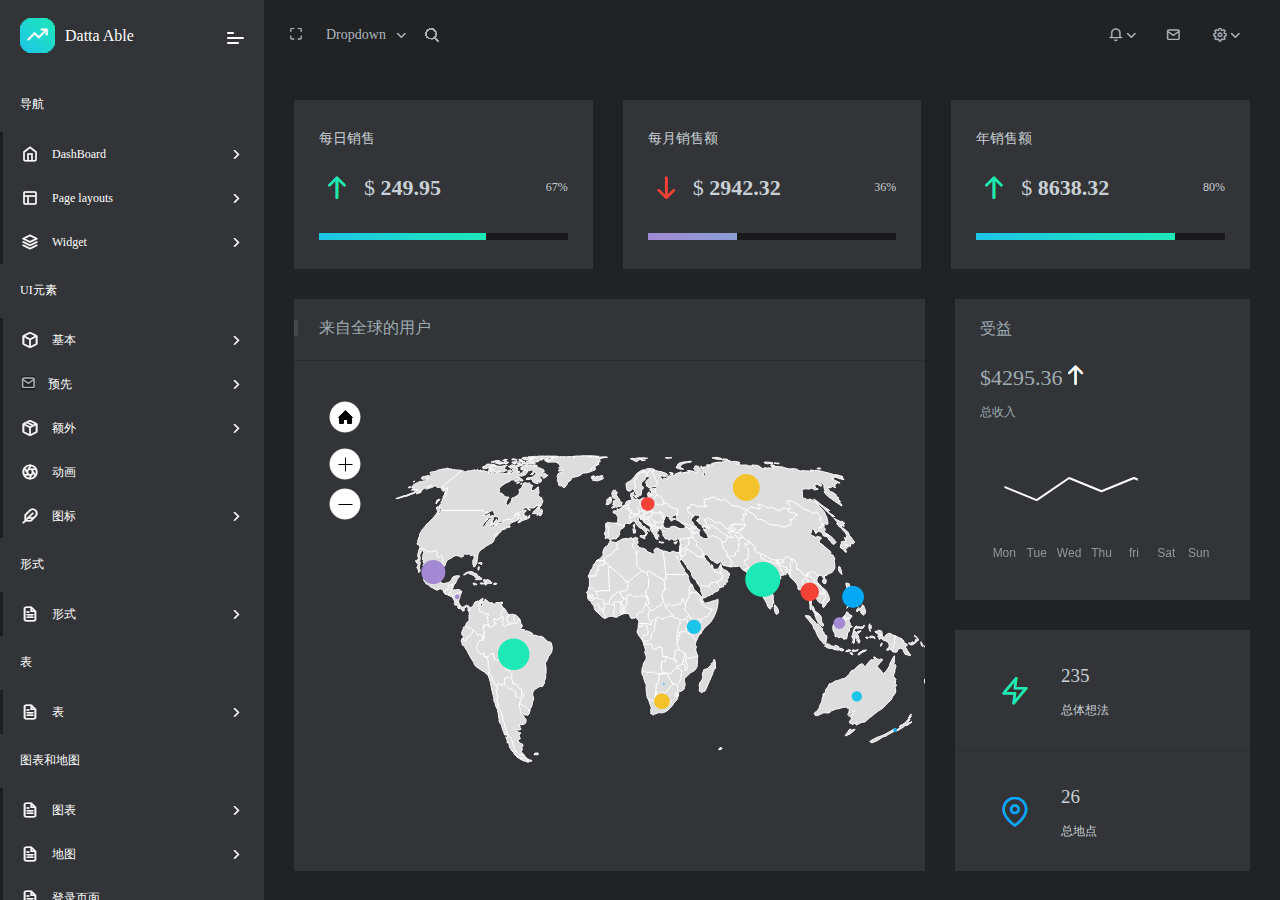
==== commit 33a972b3: "响应式后台v1.0.1" ====
--- a/index.html
+++ b/index.html
@@ -28,12 +28,12 @@
                     <a href="javascript:;"></a>
                 </li>
                 <ul class="nav-list-ul">
-                    <li class="default-li">Default</li>
-                    <li>Ecommerce</li>
-                    <li>CRM</li>
-                    <li>Analytics</li>
-                    <li>Crypto</li>
-                    <li>Project</li>
+                    <li class="default-li tiaoindex">Default</li>
+                    <li class="tiao1">Ecommerce</li>
+                    <li class="tiao2">CRM</li>
+                    <li class="tiao3">Analytics</li>
+                    <li class="tiao4">Crypto</li>
+                    <li class="tiao6">Project</li>
                 </ul>
                 <!-- Page layouts -->
                 <li class="nav-list-li">
@@ -42,13 +42,13 @@
                     <a href="javascript:;"></a>
                 </li>
                 <ul class="nav-list-ul">
-                    <li>Vertical</li>
-                    <li>Horizontal</li>
-                    <li>Box layout</li>
-                    <li>RTL</li>
-                    <li>Light layout</li>
-                    <li>Dark layout</li>
-                    <li>Color icon</li>
+                    <li class="tiao1">Vertical</li>
+                    <li class="tiao2">Horizontal</li>
+                    <li class="tiao3">Box layout</li>
+                    <li class="tiao4">RTL</li>
+                    <li class="tiao5">Light layout</li>
+                    <li class="tiao6">Dark layout</li>
+                    <li class="tiao2">Color icon</li>
                 </ul>
                 <!-- Widget -->
                 <li class="nav-list-li">
@@ -57,11 +57,11 @@
                     <a href="javascript:;"></a>
                 </li>
                 <ul class="nav-list-ul">
-                    <li>Statistic</li>
-                    <li>Data</li>
-                    <li>Table</li>
-                    <li>User</li>
-                    <li>Chart</li>
+                    <li class="tiao1">Statistic</li>
+                    <li class="tiao2">Data</li>
+                    <li class="tiao3">Table</li>
+                    <li class="tiao4">User</li>
+                    <li class="tiao5">Chart</li>
                 </ul>
             </ul>
             <ul class="nav-lists">
@@ -73,12 +73,12 @@
                     <a href="javascript:;"></a>
                 </li>
                 <ul class="nav-list-ul">
-                    <li>警报</li>
-                    <li>按键</li>
-                    <li>徽章</li>
-                    <li>牌子</li>
-                    <li>进展</li>
-                    <li>其他</li>
+                    <li class="tiao3">警报</li>
+                    <li class="tiao4">按键</li>
+                    <li class="tiao5">徽章</li>
+                    <li class="tiao6">牌子</li>
+                    <li class="tiao2">进展</li>
+                    <li class="tiao3">其他</li>
                 </ul>
                 <!-- 预先 -->
                 <li class="nav-list-li">
@@ -87,20 +87,20 @@
                     <a href="javascript:;"></a>
                 </li>
                 <ul class="nav-list-ul">
-                    <li>日期选择器</li>
-                    <li>Gridstack</li>
-                    <li>灯箱</li>
-                    <li>语气</li>
-                    <li>通知</li>
-                    <li>嵌套</li>
-                    <li>Pnotify</li>
-                    <li>评分</li>
-                    <li>Rangeslider</li>
-                    <li>滑块</li>
-                    <li>荧光笔</li>
-                    <li>游览</li>
-                    <li>树状图</li>
-                    <li>工具栏</li>
+                    <li class="tiao1">日期选择器</li>
+                    <li class="tiao2">Gridstack</li>
+                    <li class="tiao3">灯箱</li>
+                    <li class="tiao4">语气</li>
+                    <li class="tiao5">通知</li>
+                    <li class="tiao6">嵌套</li>
+                    <li class="tiao2">Pnotify</li>
+                    <li class="tiao3">评分</li>
+                    <li class="tiao4">Rangeslider</li>
+                    <li class="tiao5">滑块</li>
+                    <li class="tiao1">荧光笔</li>
+                    <li class="tiao2">游览</li>
+                    <li class="tiao3">树状图</li>
+                    <li class="tiao6">工具栏</li>
                 </ul>
                 <!-- 额外 -->
                 <li class="nav-list-li">
@@ -109,14 +109,14 @@
                     <a href="javascript:;"></a>
                 </li>
                 <ul class="nav-list-ul">
-                    <li>会话超时</li>
-                    <li>会话空闲时</li>
-                    <li>离线</li>
+                    <li class="tiao1">会话超时</li>
+                    <li class="tiao2">会话空闲时</li>
+                    <li class="tiao3">离线</li>
                 </ul>
                 <!-- 动画 -->
                 <li class="nav-list-li">
                     <img src="imgs/index/dh.png" />
-                    <h2>动画</h2>
+                    <h2 class="tiao3">动画</h2>
                 </li>
                 <!-- 图标 -->
                 <li class="nav-list-li">
@@ -125,12 +125,12 @@
                     <a href="javascript:;"></a>
                 </li>
                 <ul class="nav-list-ul">
-                    <li>羽毛</li>
-                    <li>字体</li>
-                    <li>旗</li>
-                    <li>材料</li>
-                    <li>简单的线条</li>
-                    <li>Themify</li>
+                    <li class="tiao1">羽毛</li>
+                    <li class="tiao2">字体</li>
+                    <li class="tiao3">旗</li>
+                    <li class="tiao4">材料</li>
+                    <li class="tiao5">简单的线条</li>
+                    <li class="tiao1">Themify</li>
                 </ul>
             </ul>
             <ul class="nav-lists">
@@ -142,13 +142,13 @@
                     <a href="javascript:;"></a>
                 </li>
                 <ul class="nav-list-ul">
-                    <li>表单元素</li>
-                    <li>形式提前</li>
-                    <li>表格验证</li>
-                    <li>形式掩盖</li>
-                    <li>表单向导</li>
-                    <li>表格选择器</li>
-                    <li>表格选择</li>
+                    <li class="tiao6">表单元素</li>
+                    <li class="tiao2">形式提前</li>
+                    <li class="tiao3">表格验证</li>
+                    <li class="tiao4">形式掩盖</li>
+                    <li class="tiao5">表单向导</li>
+                    <li class="tiao1">表格选择器</li>
+                    <li class="tiao2">表格选择</li>
                 </ul>
             </ul>
             <ul class="nav-lists">
@@ -160,9 +160,9 @@
                     <a href="javascript:;"></a>
                 </li>
                 <ul class="nav-list-ul">
-                    <li>引导</li>
-                    <li>数据库</li>
-                    <li>Foo表</li>
+                    <li class="tiao1">引导</li>
+                    <li class="tiao2">数据库</li>
+                    <li class="tiao3">Foo表</li>
                 </ul>
             </ul>
             <ul class="nav-lists">
@@ -174,16 +174,16 @@
                     <a href="javascript:;"></a>
                 </li>
                 <ul class="nav-list-ul">
-                    <li>amChart4</li>
-                    <li>图表js</li>
-                    <li>Echart</li>
-                    <li>谷歌</li>
-                    <li>Highchart</li>
-                    <li>把手</li>
-                    <li>莫里斯</li>
-                    <li>Nvd3</li>
-                    <li>Peity</li>
-                    <li>径向</li>
+                    <li class="tiao1">amChart4</li>
+                    <li class="tiao1">图表js</li>
+                    <li class="tiao2">Echart</li>
+                    <li class="tiao2">谷歌</li>
+                    <li class="tiao3">Highchart</li>
+                    <li class="tiao3">把手</li>
+                    <li class="tiao4">莫里斯</li>
+                    <li class="tiao4">Nvd3</li>
+                    <li class="tiao5">Peity</li>
+                    <li class="tiao5">径向</li>
                 </ul>
                 <!-- 地图 -->
                 <li class="nav-list-li">
@@ -192,10 +192,10 @@
                     <a href="javascript:;"></a>
                 </li>
                 <ul class="nav-list-ul">
-                    <li>谷歌</li>
-                    <li>向量</li>
-                    <li>Gmap搜索API</li>
-                    <li>地点</li>
+                    <li class="tiao2">谷歌</li>
+                    <li class="tiao3">向量</li>
+                    <li class="tiao2">Gmap搜索API</li>
+                    <li class="tiao3">地点</li>
                 </ul>
                 <!-- 登录页面 -->
                 <li class="nav-list-li">
@@ -212,14 +212,14 @@
                     <a href="javascript:;"></a>
                 </li>
                 <ul class="nav-list-ul">
-                    <li>注册</li>
-                    <li>登入</li>
-                    <li>重设密码</li>
-                    <li>更改密码</li>
-                    <li>个人信息</li>
-                    <li>档案设置</li>
-                    <li>地图表格</li>
-                    <li>订阅</li>
+                    <li class="tiaoreg">注册</li>
+                    <li class="tiaologin">登入</li>
+                    <li class="tiaoreset">重设密码</li>
+                    <li class="tiaoreset">更改密码</li>
+                    <li class="tiaologin">个人信息</li>
+                    <li class="tiaologin">档案设置</li>
+                    <li class="tiao2">地图表格</li>
+                    <li class="tiaoreg">订阅</li>
                 </ul>
                 <!-- 保养 -->
                 <li class="nav-list-li">
@@ -228,9 +228,9 @@
                     <a href="javascript:;"></a>
                 </li>
                 <ul class="nav-list-ul">
-                    <li>错误</li>
-                    <li>很快就来了</li>
-                    <li>离线UI</li>
+                    <li class="tiao5">错误</li>
+                    <li class="tiao5">很快就来了</li>
+                    <li class="tiao5">离线UI</li>
                 </ul>
             </ul>
             <ul class="nav-lists">
@@ -247,9 +247,9 @@
                     <a href="javascript:;"></a>
                 </li>
                 <ul class="nav-list-ul">
-                    <li>名单</li>
-                    <li>板</li>
-                    <li>详情</li>
+                    <li class="tiaologin">名单</li>
+                    <li class="tiao3">板</li>
+                    <li class="tiao4">详情</li>
                 </ul>
                 <!-- 去做 -->
                 <li class="nav-list-li">
@@ -258,8 +258,8 @@
                     <a href="javascript:;"></a>
                 </li>
                 <ul class="nav-list-ul">
-                    <li>去做</li>
-                    <li>笔记</li>
+                    <li class="tiao5">去做</li>
+                    <li class="tiao4">笔记</li>
                 </ul>
                 <!-- 画廊 -->
                 <li class="nav-list-li">
@@ -268,9 +268,9 @@
                     <a href="javascript:;"></a>
                 </li>
                 <ul class="nav-list-ul">
-                    <li>格</li>
-                    <li>石工</li>
-                    <li>预先</li>
+                    <li class="tiao1">格</li>
+                    <li class="tiao2">石工</li>
+                    <li class="tiao3">预先</li>
                 </ul>
             </ul>
             <ul class="nav-lists">
@@ -282,8 +282,8 @@
                     <a href="javascript:;"></a>
                 </li>
                 <ul class="nav-list-ul">
-                    <li>CK编辑</li>
-                    <li>Tinymce编辑</li>
+                    <li class="tiao3">CK编辑</li>
+                    <li class="tiao4">Tinymce编辑</li>
                 </ul>
                 <!-- 发票 -->
                 <li class="nav-list-li">
@@ -292,9 +292,9 @@
                     <a href="javascript:;"></a>
                 </li>
                 <ul class="nav-list-ul">
-                    <li>发票</li>
-                    <li>发票摘要</li>
-                    <li>发票清单</li>
+                    <li class="tiao3">发票</li>
+                    <li class="tiao4">发票摘要</li>
+                    <li class="tiao5">发票清单</li>
                 </ul>
                 <!-- 完整日历 -->
                 <li class="nav-list-li">
@@ -316,8 +316,8 @@
                     <a href="javascript:;"></a>
                 </li>
                 <ul class="nav-list-ul">
-                    <li>菜单级别2.1</li>
-                    <li>菜单级别2.</li>
+                    <li class="tiao2">菜单级别2.1</li>
+                    <li class="tiao3">菜单级别2.</li>
                 </ul>
                 <!-- 禁用菜单 -->
                 <li class="nav-list-li">
